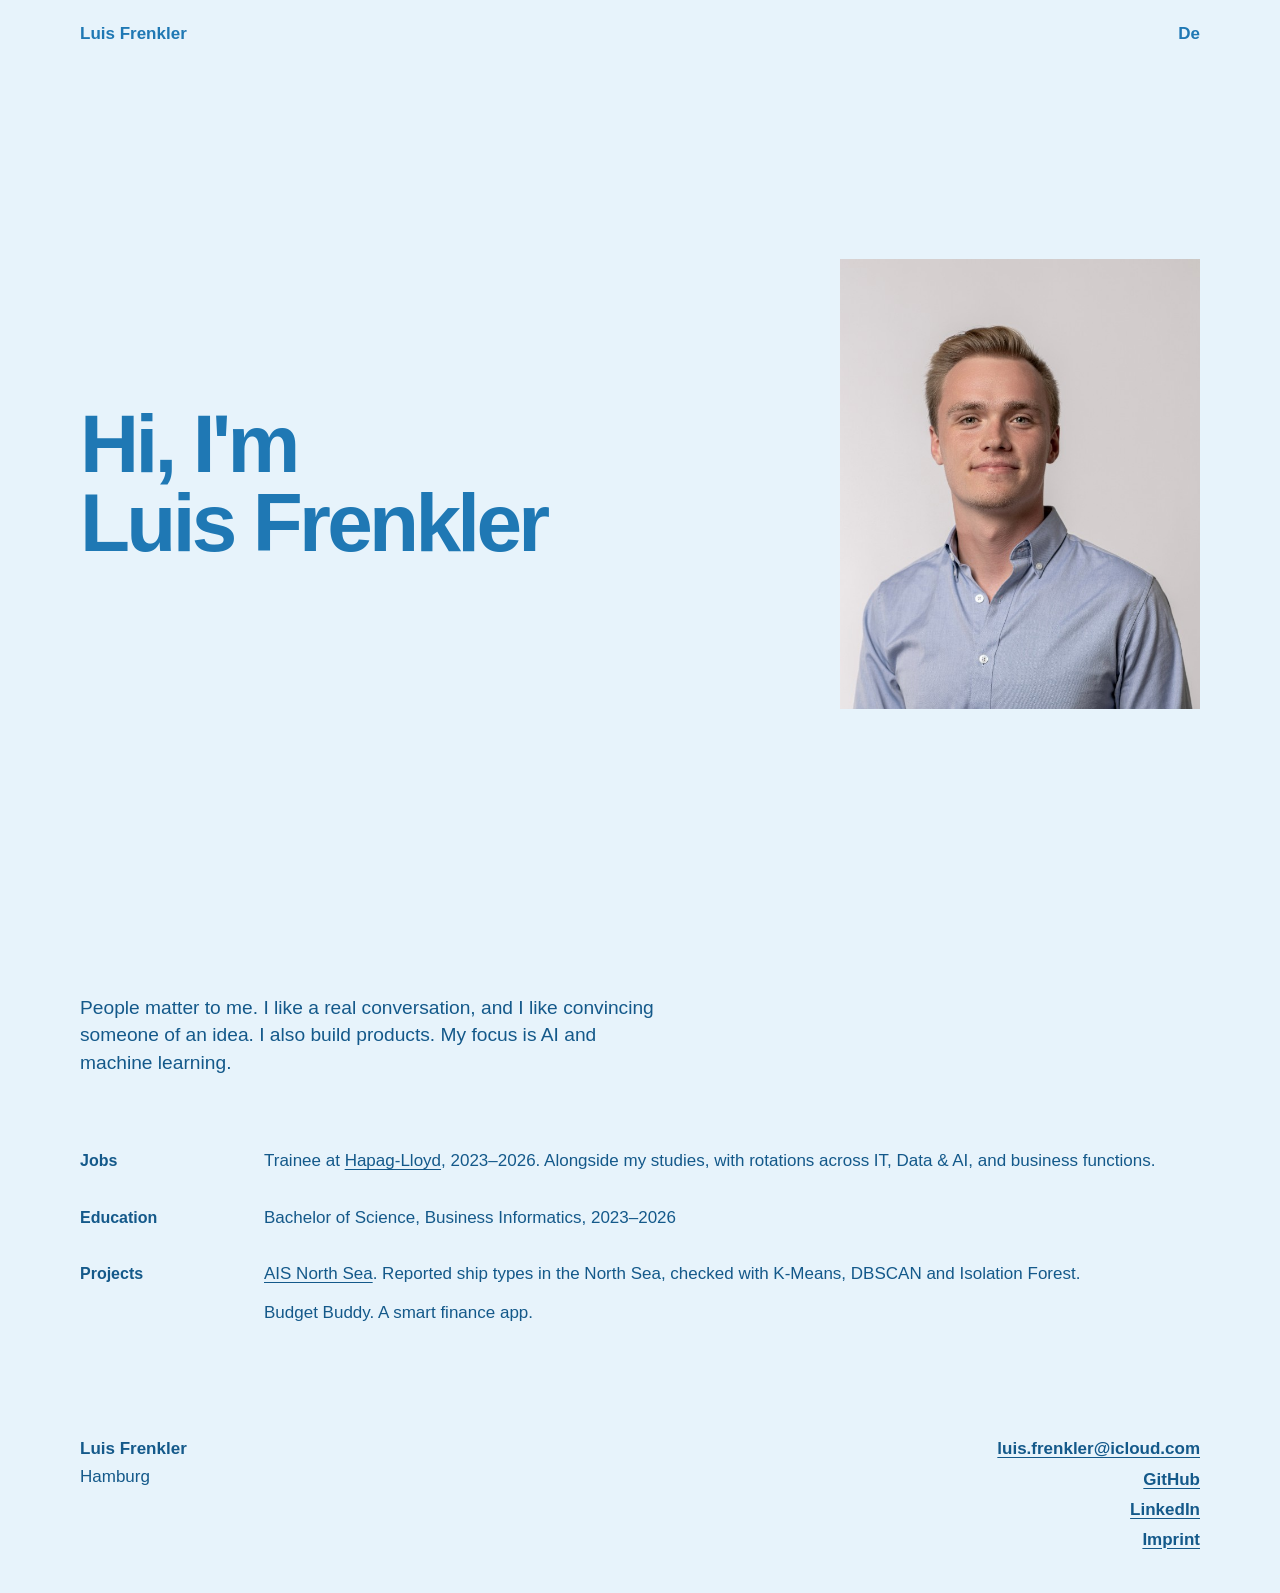
==== en.html @ ce3ac50f "Add the personal website so it can be published. Co-authored-by: Cursor <cursoragent@cursor.com>" ====
<!DOCTYPE html>
<html lang="en">
<head>
  <meta charset="utf-8">
  <meta name="viewport" content="width=device-width, initial-scale=1">
  <title>Luis Frenkler</title>
  <meta name="description" content="Luis Frenkler. Conversation, products, AI and machine learning.">
  <link rel="stylesheet" href="styles.css">
  <link rel="alternate" hreflang="de" href="index.html">
</head>
<body>
  <div class="page">
    <div class="first" id="top">
      <header>
        <a class="name" href="en.html">Luis Frenkler</a>
        <a class="lang" href="index.html" hreflang="de">De</a>
      </header>
      <section class="hero">
        <h1>Hi, I'm<br>Luis Frenkler</h1>
        <img class="portrait" src="portrait.jpg" alt="Luis Frenkler">
      </section>
    </div>

    <main>
      <p class="intro">
        People matter to me. I like a real conversation, and I like convincing someone of an idea.
        I also build products. My focus is AI and machine learning.
      </p>

      <section class="now">
        <h2>Jobs</h2>
        <p>Trainee at <a href="https://www.hapag-lloyd.com/">Hapag-Lloyd</a>, 2023–2026. Alongside my studies, with rotations across IT, Data &amp; AI, and business functions.</p>
        <h2>Education</h2>
        <p>Bachelor of Science, Business Informatics, 2023–2026</p>
        <h2>Projects</h2>
        <div>
          <p>
            <a href="https://github.com/LuisFrenkler/ais-nordsee-anomaly-detection">AIS North Sea</a>.
            Reported ship types in the North Sea, checked with K-Means, DBSCAN and Isolation Forest.
          </p>
          <p>Budget Buddy. A smart finance app.</p>
        </div>
      </section>
    </main>

    <footer>
      <div>
        <div>Luis Frenkler</div>
        <p class="place">Hamburg</p>
      </div>
      <ul>
        <li><a href="mailto:luis.frenkler@icloud.com">luis.frenkler@icloud.com</a></li>
        <li><a href="https://github.com/LuisFrenkler" rel="me">GitHub</a></li>
        <li><a href="https://www.linkedin.com/in/luisfrenkler/" rel="me">LinkedIn</a></li>
        <li><a href="impressum.html">Imprint</a></li>
      </ul>
    </footer>
  </div>
</body>
</html>
---- styles.css ----
:root {
  --bg: #e7f3fb;
  --ink: #14598a;
  --blue: #1f78b4;
}

* { box-sizing: border-box; }

body {
  margin: 0;
  background: var(--bg);
  color: var(--ink);
  font-family: "Avenir Next", "Segoe UI", sans-serif;
  font-size: 1.0625rem;
  line-height: 1.45;
}

a {
  color: inherit;
  text-underline-offset: 0.16em;
}

a:hover { color: var(--blue); }

.page {
  width: min(1120px, calc(100% - 3rem));
  margin: 0 auto;
  padding: 1.35rem 0 2.5rem;
}

header {
  display: flex;
  justify-content: space-between;
  align-items: baseline;
  gap: 1rem;
}

.first {
  min-height: 100svh;
  display: flex;
  flex-direction: column;
}

.name,
.lang {
  font-weight: 700;
  text-decoration: none;
  color: var(--blue);
}

.hero {
  flex: 1;
  display: grid;
  grid-template-columns: 1.15fr 0.85fr;
  align-items: center;
  gap: 2.5rem;
}

h1 {
  margin: 0;
  color: var(--blue);
  font-size: clamp(3.1rem, 6.4vw, 5.35rem);
  font-weight: 700;
  letter-spacing: -0.045em;
  line-height: 0.96;
}

.portrait {
  width: min(100%, 360px);
  aspect-ratio: 4 / 5;
  justify-self: end;
  object-fit: cover;
  object-position: 58% 20%;
}

.intro {
  max-width: 36rem;
  margin: 4.5rem 0;
  font-size: 1.2rem;
}

.now {
  display: grid;
  grid-template-columns: 9.5rem 1fr;
  gap: 2rem 2rem;
  margin: 0 0 7rem;
}

.now h2 {
  margin: 0;
  font-size: 1rem;
  font-weight: 600;
}

.now p { margin: 0; }
.now p + p { margin-top: 0.85rem; }

.legal {
  max-width: 40rem;
  padding: 4.5rem 0 5rem;
}

.legal h1 {
  font-size: clamp(2.6rem, 5vw, 4rem);
  margin-bottom: 2rem;
}

.legal h2 {
  margin: 2.4rem 0 0.7rem;
  color: var(--blue);
  font-size: 1.35rem;
  font-weight: 700;
  letter-spacing: -0.03em;
}

.legal p { margin: 0 0 0.85rem; }

footer {
  display: flex;
  justify-content: space-between;
  gap: 2rem;
  align-items: start;
  font-weight: 600;
}

footer ul {
  list-style: none;
  margin: 0;
  padding: 0;
  text-align: right;
}

footer li + li { margin-top: 0.35rem; }

.place {
  margin: 0.2rem 0 0;
  font-weight: 400;
}

@media (max-width: 760px) {
  .first { min-height: 0; }

  .hero {
    min-height: 0;
    flex: none;
    grid-template-columns: 1fr;
    padding: 1.5rem 0 2.5rem;
  }

  .portrait {
    order: -1;
    width: 210px;
    justify-self: start;
  }

  h1 { font-size: clamp(2.7rem, 12vw, 3.6rem); }

  .now {
    grid-template-columns: 1fr;
    gap: 0.7rem;
    margin-bottom: 4rem;
  }

  .legal { padding-top: 2.5rem; }
}
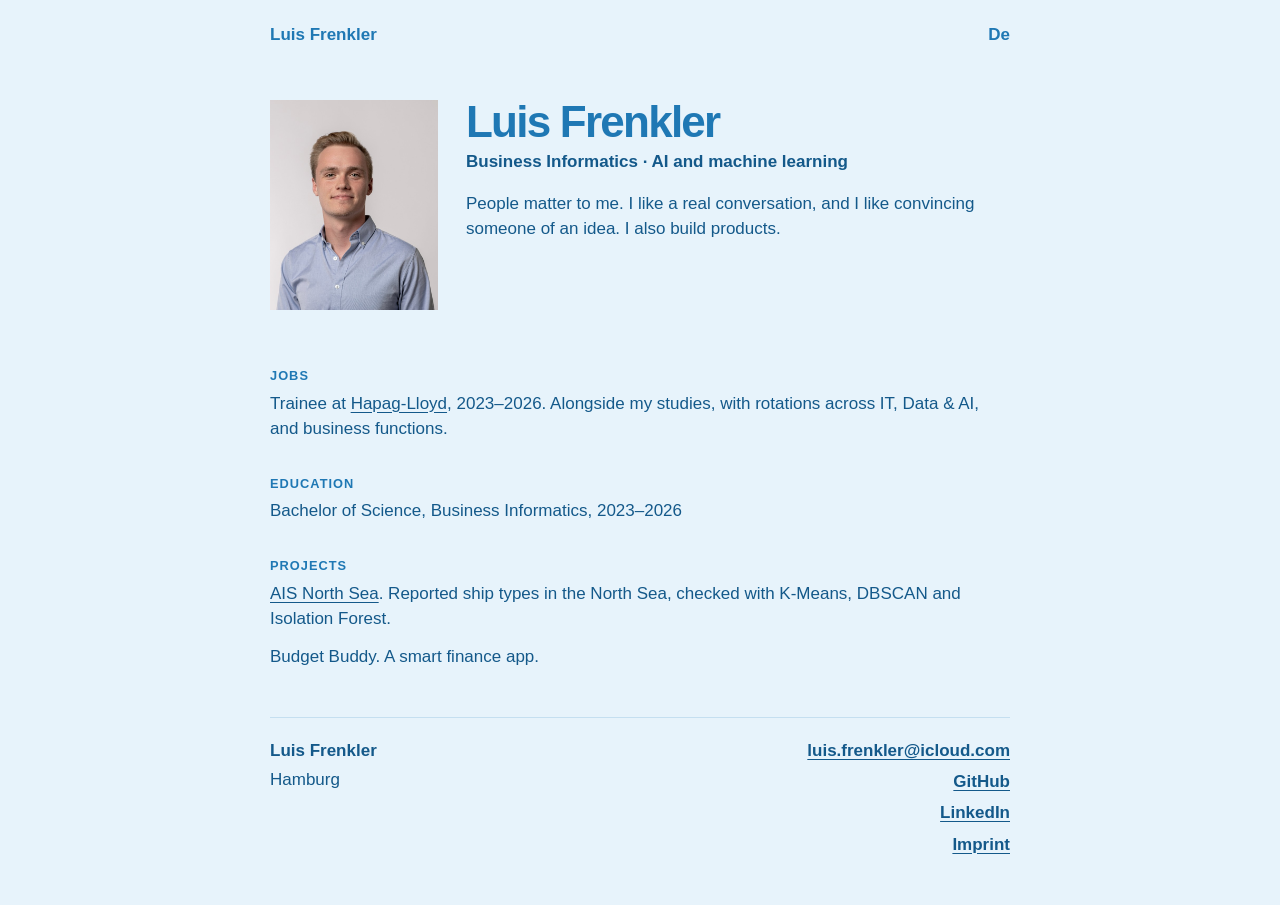
==== commit ad9e4e9c: "Give the page its own layout instead of the poster composition. Co-authored-by: Cursor <cursoragent@" ====
--- a/en.html
+++ b/en.html
@@ -10,36 +10,39 @@
 </head>
 <body>
   <div class="page">
-    <div class="first" id="top">
-      <header>
-        <a class="name" href="en.html">Luis Frenkler</a>
-        <a class="lang" href="index.html" hreflang="de">De</a>
-      </header>
-      <section class="hero">
-        <h1>Hi, I'm<br>Luis Frenkler</h1>
-        <img class="portrait" src="portrait.jpg" alt="Luis Frenkler">
-      </section>
-    </div>
+    <header>
+      <a class="name" href="en.html">Luis Frenkler</a>
+      <a class="lang" href="index.html" hreflang="de">De</a>
+    </header>
 
     <main>
-      <p class="intro">
-        People matter to me. I like a real conversation, and I like convincing someone of an idea.
-        I also build products. My focus is AI and machine learning.
-      </p>
+      <section class="intro-block">
+        <img class="portrait" src="portrait.jpg" alt="Luis Frenkler">
+        <div>
+          <h1>Luis Frenkler</h1>
+          <p class="role">Business Informatics · AI and machine learning</p>
+          <p class="intro">
+            People matter to me. I like a real conversation, and I like convincing someone of an idea.
+            I also build products.
+          </p>
+        </div>
+      </section>
 
-      <section class="now">
+      <section class="block">
         <h2>Jobs</h2>
         <p>Trainee at <a href="https://www.hapag-lloyd.com/">Hapag-Lloyd</a>, 2023–2026. Alongside my studies, with rotations across IT, Data &amp; AI, and business functions.</p>
+      </section>
+      <section class="block">
         <h2>Education</h2>
         <p>Bachelor of Science, Business Informatics, 2023–2026</p>
+      </section>
+      <section class="block">
         <h2>Projects</h2>
-        <div>
-          <p>
-            <a href="https://github.com/LuisFrenkler/ais-nordsee-anomaly-detection">AIS North Sea</a>.
-            Reported ship types in the North Sea, checked with K-Means, DBSCAN and Isolation Forest.
-          </p>
-          <p>Budget Buddy. A smart finance app.</p>
-        </div>
+        <p>
+          <a href="https://github.com/LuisFrenkler/ais-nordsee-anomaly-detection">AIS North Sea</a>.
+          Reported ship types in the North Sea, checked with K-Means, DBSCAN and Isolation Forest.
+        </p>
+        <p>Budget Buddy. A smart finance app.</p>
       </section>
     </main>
 
--- a/styles.css
+++ b/styles.css
@@ -12,7 +12,7 @@
   color: var(--ink);
   font-family: "Avenir Next", "Segoe UI", sans-serif;
   font-size: 1.0625rem;
-  line-height: 1.45;
+  line-height: 1.5;
 }
 
 a {
@@ -23,9 +23,9 @@
 a:hover { color: var(--blue); }
 
 .page {
-  width: min(1120px, calc(100% - 3rem));
+  width: min(740px, calc(100% - 2.5rem));
   margin: 0 auto;
-  padding: 1.35rem 0 2.5rem;
+  padding: 1.4rem 0 3rem;
 }
 
 header {
@@ -35,12 +35,6 @@
   gap: 1rem;
 }
 
-.first {
-  min-height: 100svh;
-  display: flex;
-  flex-direction: column;
-}
-
 .name,
 .lang {
   font-weight: 700;
@@ -48,69 +42,70 @@
   color: var(--blue);
 }
 
-.hero {
-  flex: 1;
+.intro-block {
   display: grid;
-  grid-template-columns: 1.15fr 0.85fr;
-  align-items: center;
-  gap: 2.5rem;
+  grid-template-columns: 168px 1fr;
+  gap: 1.75rem;
+  align-items: start;
+  margin: 3.25rem 0 3.5rem;
+}
+
+.portrait {
+  width: 100%;
+  aspect-ratio: 4 / 5;
+  object-fit: cover;
+  object-position: 58% 18%;
 }
 
 h1 {
-  margin: 0;
+  margin: 0 0 0.35rem;
   color: var(--blue);
-  font-size: clamp(3.1rem, 6.4vw, 5.35rem);
+  font-size: clamp(2.1rem, 4vw, 2.75rem);
   font-weight: 700;
-  letter-spacing: -0.045em;
-  line-height: 0.96;
+  letter-spacing: -0.04em;
+  line-height: 1;
 }
 
-.portrait {
-  width: min(100%, 360px);
-  aspect-ratio: 4 / 5;
-  justify-self: end;
-  object-fit: cover;
-  object-position: 58% 20%;
-}
-
-.intro {
-  max-width: 36rem;
-  margin: 4.5rem 0;
-  font-size: 1.2rem;
-}
-
-.now {
-  display: grid;
-  grid-template-columns: 9.5rem 1fr;
-  gap: 2rem 2rem;
-  margin: 0 0 7rem;
-}
-
-.now h2 {
-  margin: 0;
-  font-size: 1rem;
+.role {
+  margin: 0 0 1rem;
   font-weight: 600;
 }
 
-.now p { margin: 0; }
-.now p + p { margin-top: 0.85rem; }
+.intro { margin: 0; }
+
+.block { margin: 0 0 2rem; }
+
+.block h2 {
+  margin: 0 0 0.35rem;
+  color: var(--blue);
+  font-size: 0.8rem;
+  font-weight: 700;
+  letter-spacing: 0.08em;
+  text-transform: uppercase;
+}
+
+.block p { margin: 0; }
+.block p + p { margin-top: 0.75rem; }
 
 .legal {
   max-width: 40rem;
-  padding: 4.5rem 0 5rem;
+  padding: 3rem 0 4rem;
 }
 
 .legal h1 {
-  font-size: clamp(2.6rem, 5vw, 4rem);
-  margin-bottom: 2rem;
+  font-size: clamp(2.2rem, 5vw, 3rem);
+  margin-bottom: 1.5rem;
+  text-transform: none;
+  letter-spacing: -0.04em;
 }
 
 .legal h2 {
-  margin: 2.4rem 0 0.7rem;
+  margin: 2.2rem 0 0.7rem;
   color: var(--blue);
-  font-size: 1.35rem;
+  font-size: 1.25rem;
   font-weight: 700;
   letter-spacing: -0.03em;
+  text-transform: none;
 }
 
 .legal p { margin: 0 0 0.85rem; }
@@ -120,6 +115,9 @@
   justify-content: space-between;
   gap: 2rem;
   align-items: start;
+  margin-top: 3rem;
+  padding-top: 1.25rem;
+  border-top: 1px solid #c5dff0;
   font-weight: 600;
 }
 
@@ -137,29 +135,13 @@
   font-weight: 400;
 }
 
-@media (max-width: 760px) {
-  .first { min-height: 0; }
-
-  .hero {
-    min-height: 0;
-    flex: none;
+@media (max-width: 640px) {
+  .intro-block {
     grid-template-columns: 1fr;
-    padding: 1.5rem 0 2.5rem;
+    margin-top: 2rem;
   }
 
   .portrait {
-    order: -1;
-    width: 210px;
-    justify-self: start;
+    width: 148px;
   }
-
-  h1 { font-size: clamp(2.7rem, 12vw, 3.6rem); }
-
-  .now {
-    grid-template-columns: 1fr;
-    gap: 0.7rem;
-    margin-bottom: 4rem;
-  }
-
-  .legal { padding-top: 2.5rem; }
 }
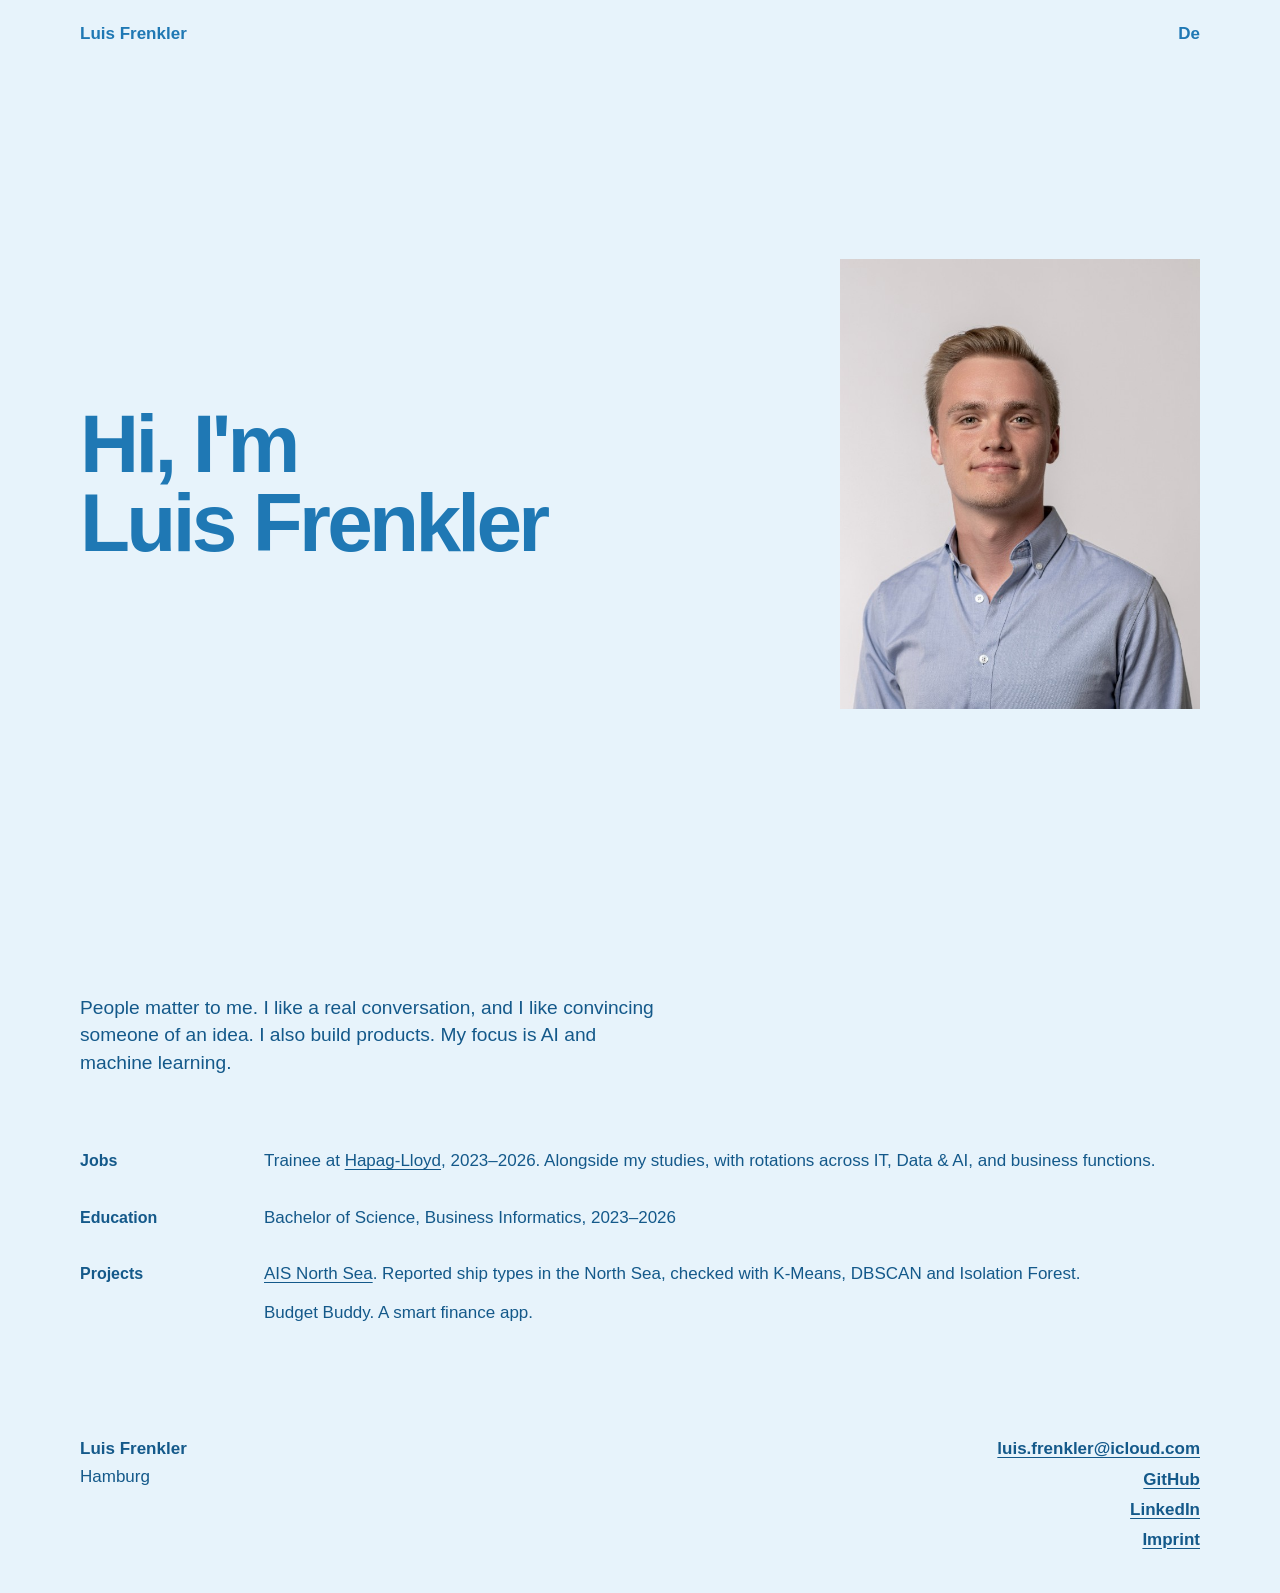
==== commit 47698439: "Restore the earlier layout with the large greeting and portrait. Co-authored-by: Cursor <cursoragent" ====
--- a/en.html
+++ b/en.html
@@ -10,39 +10,36 @@
 </head>
 <body>
   <div class="page">
-    <header>
-      <a class="name" href="en.html">Luis Frenkler</a>
-      <a class="lang" href="index.html" hreflang="de">De</a>
-    </header>
+    <div class="first" id="top">
+      <header>
+        <a class="name" href="en.html">Luis Frenkler</a>
+        <a class="lang" href="index.html" hreflang="de">De</a>
+      </header>
+      <section class="hero">
+        <h1>Hi, I'm<br>Luis Frenkler</h1>
+        <img class="portrait" src="portrait.jpg" alt="Luis Frenkler">
+      </section>
+    </div>
 
     <main>
-      <section class="intro-block">
-        <img class="portrait" src="portrait.jpg" alt="Luis Frenkler">
-        <div>
-          <h1>Luis Frenkler</h1>
-          <p class="role">Business Informatics · AI and machine learning</p>
-          <p class="intro">
-            People matter to me. I like a real conversation, and I like convincing someone of an idea.
-            I also build products.
-          </p>
-        </div>
-      </section>
+      <p class="intro">
+        People matter to me. I like a real conversation, and I like convincing someone of an idea.
+        I also build products. My focus is AI and machine learning.
+      </p>
 
-      <section class="block">
+      <section class="now">
         <h2>Jobs</h2>
         <p>Trainee at <a href="https://www.hapag-lloyd.com/">Hapag-Lloyd</a>, 2023–2026. Alongside my studies, with rotations across IT, Data &amp; AI, and business functions.</p>
-      </section>
-      <section class="block">
         <h2>Education</h2>
         <p>Bachelor of Science, Business Informatics, 2023–2026</p>
-      </section>
-      <section class="block">
         <h2>Projects</h2>
-        <p>
-          <a href="https://github.com/LuisFrenkler/ais-nordsee-anomaly-detection">AIS North Sea</a>.
-          Reported ship types in the North Sea, checked with K-Means, DBSCAN and Isolation Forest.
-        </p>
-        <p>Budget Buddy. A smart finance app.</p>
+        <div>
+          <p>
+            <a href="https://github.com/LuisFrenkler/ais-nordsee-anomaly-detection">AIS North Sea</a>.
+            Reported ship types in the North Sea, checked with K-Means, DBSCAN and Isolation Forest.
+          </p>
+          <p>Budget Buddy. A smart finance app.</p>
+        </div>
       </section>
     </main>
 
--- a/styles.css
+++ b/styles.css
@@ -12,7 +12,7 @@
   color: var(--ink);
   font-family: "Avenir Next", "Segoe UI", sans-serif;
   font-size: 1.0625rem;
-  line-height: 1.5;
+  line-height: 1.45;
 }
 
 a {
@@ -23,9 +23,9 @@
 a:hover { color: var(--blue); }
 
 .page {
-  width: min(740px, calc(100% - 2.5rem));
+  width: min(1120px, calc(100% - 3rem));
   margin: 0 auto;
-  padding: 1.4rem 0 3rem;
+  padding: 1.35rem 0 2.5rem;
 }
 
 header {
@@ -35,6 +35,12 @@
   gap: 1rem;
 }
 
+.first {
+  min-height: 100svh;
+  display: flex;
+  flex-direction: column;
+}
+
 .name,
 .lang {
   font-weight: 700;
@@ -42,70 +48,69 @@
   color: var(--blue);
 }
 
-.intro-block {
+.hero {
+  flex: 1;
   display: grid;
-  grid-template-columns: 168px 1fr;
-  gap: 1.75rem;
-  align-items: start;
-  margin: 3.25rem 0 3.5rem;
+  grid-template-columns: 1.15fr 0.85fr;
+  align-items: center;
+  gap: 2.5rem;
+}
+
+h1 {
+  margin: 0;
+  color: var(--blue);
+  font-size: clamp(3.1rem, 6.4vw, 5.35rem);
+  font-weight: 700;
+  letter-spacing: -0.045em;
+  line-height: 0.96;
 }
 
 .portrait {
-  width: 100%;
+  width: min(100%, 360px);
   aspect-ratio: 4 / 5;
+  justify-self: end;
   object-fit: cover;
-  object-position: 58% 18%;
+  object-position: 58% 20%;
 }
 
-h1 {
-  margin: 0 0 0.35rem;
-  color: var(--blue);
-  font-size: clamp(2.1rem, 4vw, 2.75rem);
-  font-weight: 700;
-  letter-spacing: -0.04em;
-  line-height: 1;
+.intro {
+  max-width: 36rem;
+  margin: 4.5rem 0;
+  font-size: 1.2rem;
 }
 
-.role {
-  margin: 0 0 1rem;
+.now {
+  display: grid;
+  grid-template-columns: 9.5rem 1fr;
+  gap: 2rem 2rem;
+  margin: 0 0 7rem;
+}
+
+.now h2 {
+  margin: 0;
+  font-size: 1rem;
   font-weight: 600;
 }
 
-.intro { margin: 0; }
-
-.block { margin: 0 0 2rem; }
-
-.block h2 {
-  margin: 0 0 0.35rem;
-  color: var(--blue);
-  font-size: 0.8rem;
-  font-weight: 700;
-  letter-spacing: 0.08em;
-  text-transform: uppercase;
-}
-
-.block p { margin: 0; }
-.block p + p { margin-top: 0.75rem; }
+.now p { margin: 0; }
+.now p + p { margin-top: 0.85rem; }
 
 .legal {
   max-width: 40rem;
-  padding: 3rem 0 4rem;
+  padding: 4.5rem 0 5rem;
 }
 
 .legal h1 {
-  font-size: clamp(2.2rem, 5vw, 3rem);
-  margin-bottom: 1.5rem;
-  text-transform: none;
-  letter-spacing: -0.04em;
+  font-size: clamp(2.6rem, 5vw, 4rem);
+  margin-bottom: 2rem;
 }
 
 .legal h2 {
-  margin: 2.2rem 0 0.7rem;
+  margin: 2.4rem 0 0.7rem;
   color: var(--blue);
-  font-size: 1.25rem;
+  font-size: 1.35rem;
   font-weight: 700;
   letter-spacing: -0.03em;
-  text-transform: none;
 }
 
 .legal p { margin: 0 0 0.85rem; }
@@ -115,9 +120,6 @@
   justify-content: space-between;
   gap: 2rem;
   align-items: start;
-  margin-top: 3rem;
-  padding-top: 1.25rem;
-  border-top: 1px solid #c5dff0;
   font-weight: 600;
 }
 
@@ -135,13 +137,29 @@
   font-weight: 400;
 }
 
-@media (max-width: 640px) {
-  .intro-block {
+@media (max-width: 760px) {
+  .first { min-height: 0; }
+
+  .hero {
+    min-height: 0;
+    flex: none;
     grid-template-columns: 1fr;
-    margin-top: 2rem;
+    padding: 1.5rem 0 2.5rem;
   }
 
   .portrait {
-    width: 148px;
+    order: -1;
+    width: 210px;
+    justify-self: start;
   }
+
+  h1 { font-size: clamp(2.7rem, 12vw, 3.6rem); }
+
+  .now {
+    grid-template-columns: 1fr;
+    gap: 0.7rem;
+    margin-bottom: 4rem;
+  }
+
+  .legal { padding-top: 2.5rem; }
 }
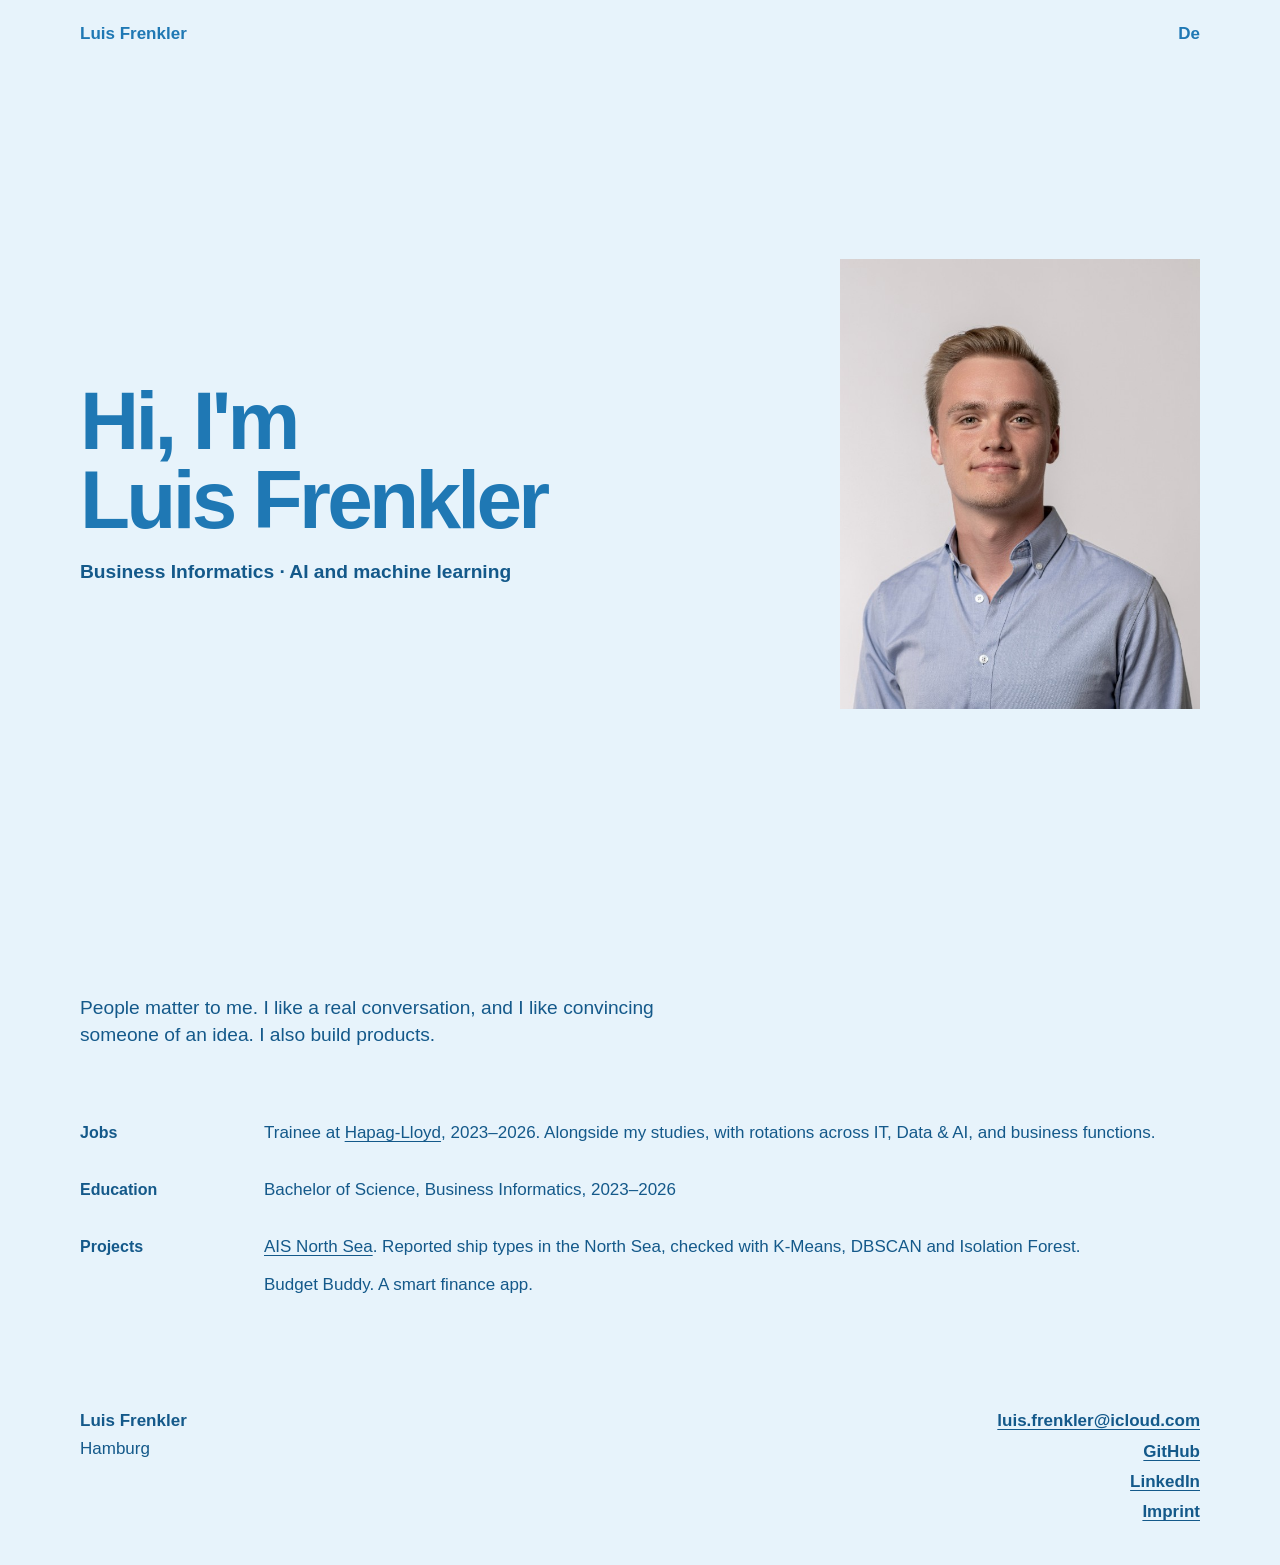
==== commit e9da92d4: "Add the field line under the name on the large layout. Co-authored-by: Cursor <cursoragent@cursor.co" ====
--- a/en.html
+++ b/en.html
@@ -16,7 +16,10 @@
         <a class="lang" href="index.html" hreflang="de">De</a>
       </header>
       <section class="hero">
-        <h1>Hi, I'm<br>Luis Frenkler</h1>
+        <div>
+          <h1>Hi, I'm<br>Luis Frenkler</h1>
+          <p class="role">Business Informatics · AI and machine learning</p>
+        </div>
         <img class="portrait" src="portrait.jpg" alt="Luis Frenkler">
       </section>
     </div>
@@ -24,7 +27,7 @@
     <main>
       <p class="intro">
         People matter to me. I like a real conversation, and I like convincing someone of an idea.
-        I also build products. My focus is AI and machine learning.
+        I also build products.
       </p>
 
       <section class="now">
--- a/styles.css
+++ b/styles.css
@@ -63,6 +63,12 @@
   font-weight: 700;
   letter-spacing: -0.045em;
   line-height: 0.96;
+}
+
+.role {
+  margin: 1.15rem 0 0;
+  font-size: 1.2rem;
+  font-weight: 600;
 }
 
 .portrait {
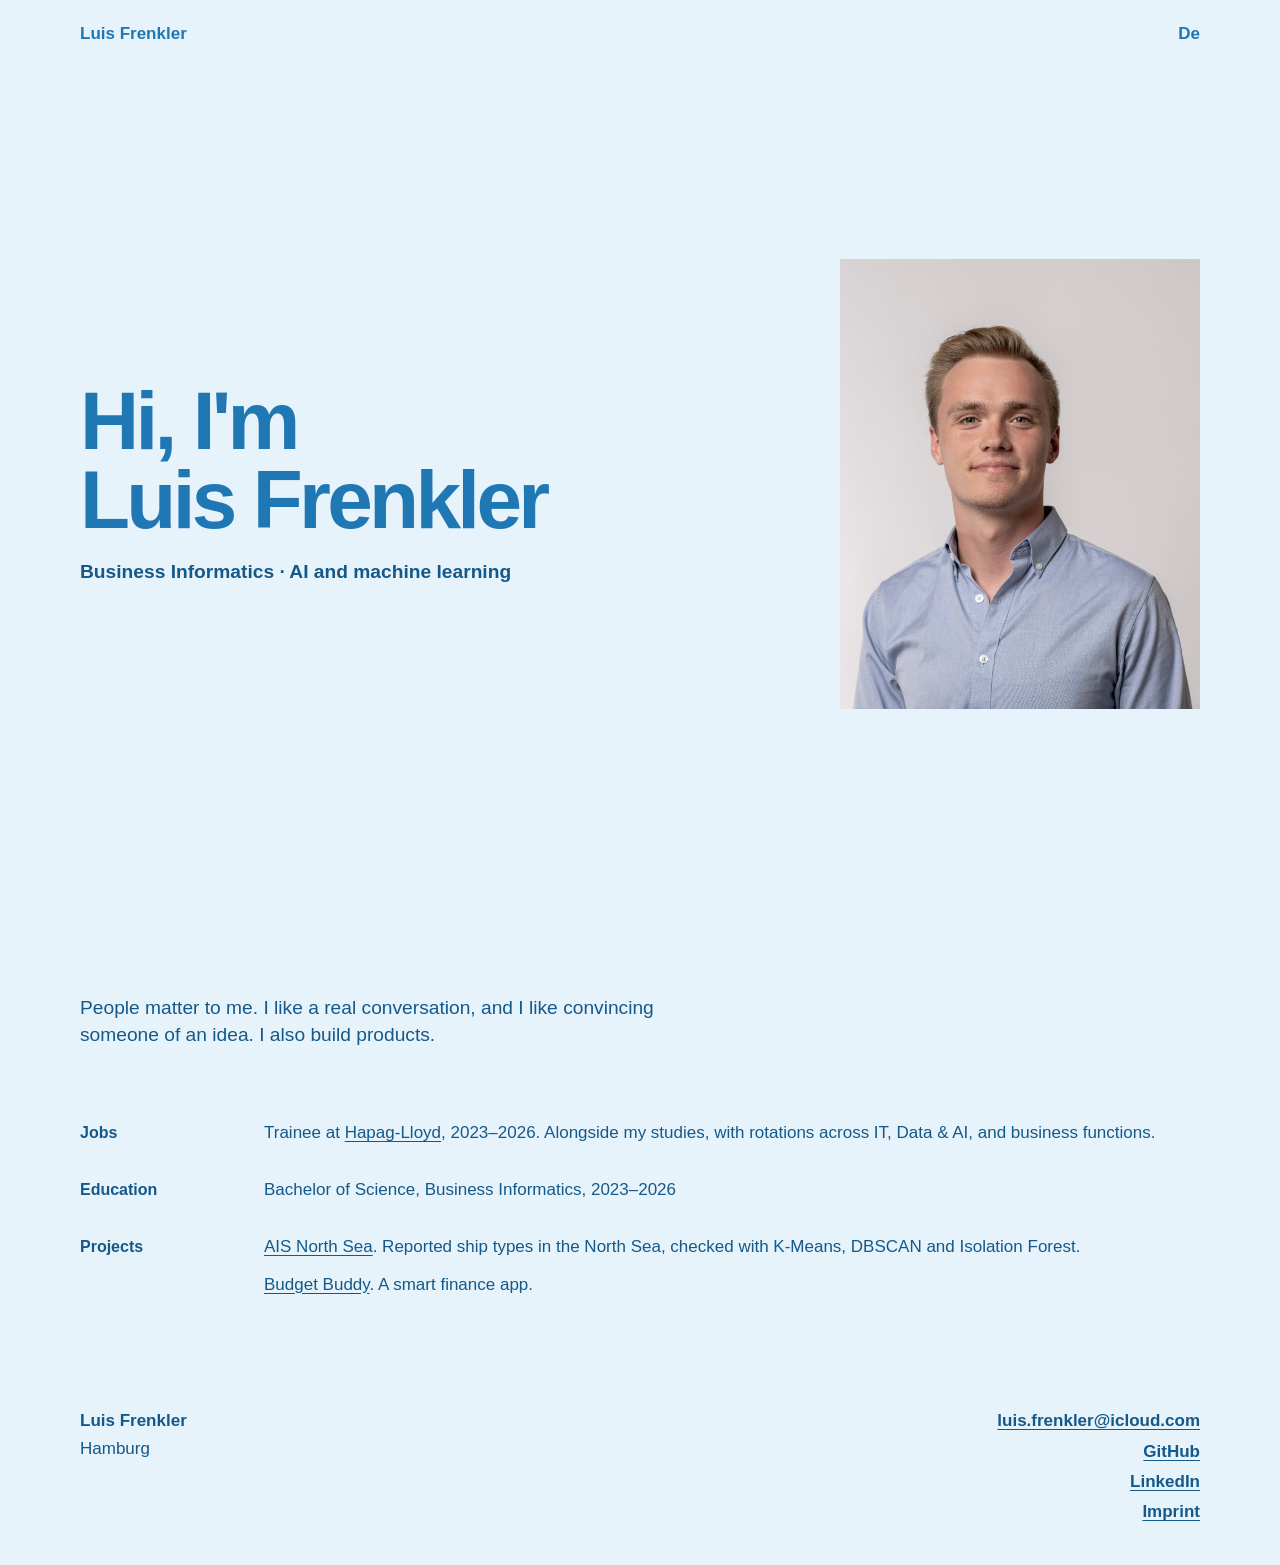
==== commit c6dcd990: "Link Budget Buddy to its public GitHub repository. Co-authored-by: Cursor <cursoragent@cursor.com>" ====
--- a/en.html
+++ b/en.html
@@ -41,7 +41,7 @@
             <a href="https://github.com/LuisFrenkler/ais-nordsee-anomaly-detection">AIS North Sea</a>.
             Reported ship types in the North Sea, checked with K-Means, DBSCAN and Isolation Forest.
           </p>
-          <p>Budget Buddy. A smart finance app.</p>
+          <p><a href="https://github.com/LuisFrenkler/budget-buddy">Budget Buddy</a>. A smart finance app.</p>
         </div>
       </section>
     </main>
